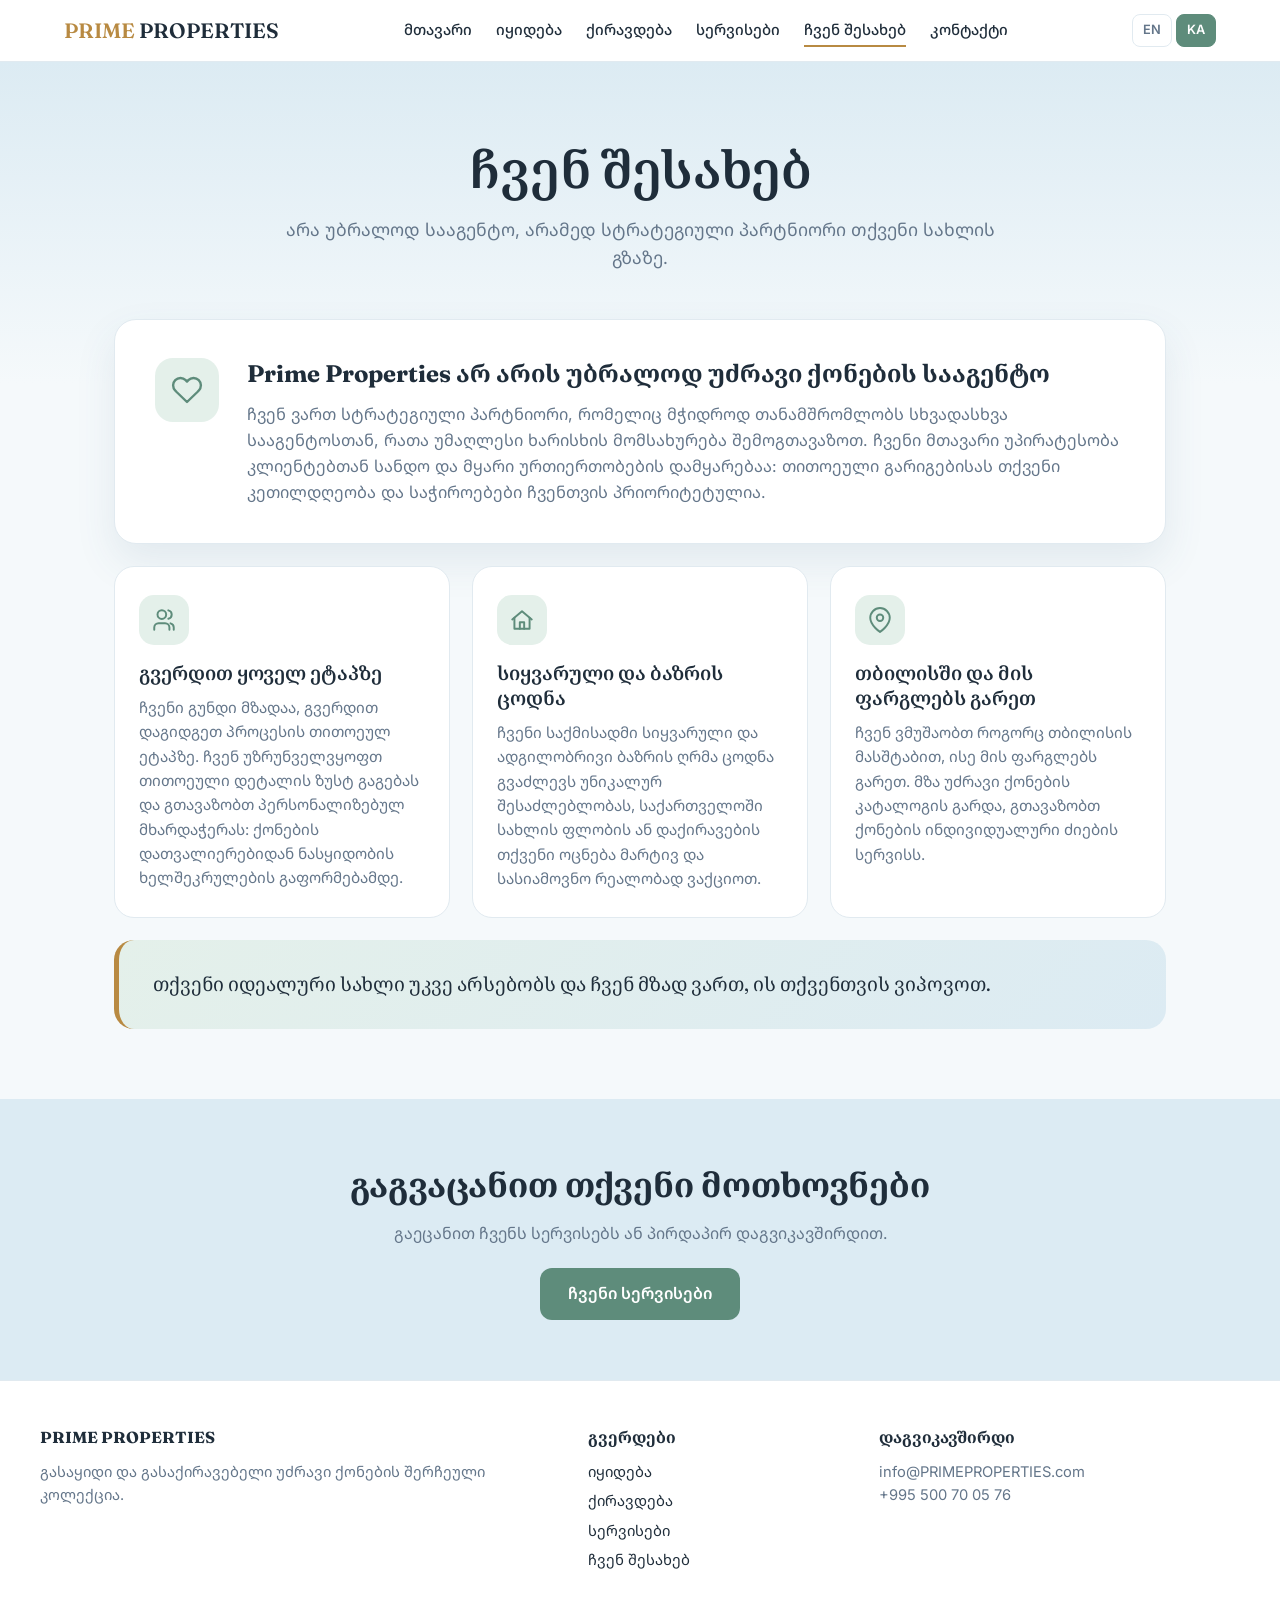
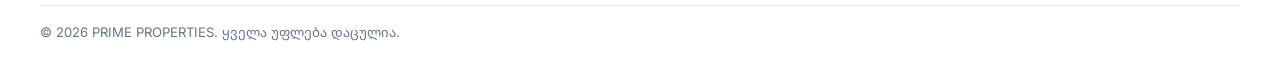
==== about.html @ 2732a4bd "Add files via upload" ====
<!DOCTYPE html>
<html lang="ka">
<head>
<meta charset="UTF-8">
<meta name="viewport" content="width=device-width, initial-scale=1">
<title>ჩვენ შესახებ | PRIME PROPERTIES</title>
<link rel="preconnect" href="https://fonts.googleapis.com">
<link rel="preconnect" href="https://fonts.gstatic.com" crossorigin>
<link href="https://fonts.googleapis.com/css2?family=Fraunces:opsz,wght@9..144,500;9..144,600&family=Inter:wght@400;500;600&family=Noto+Sans+Georgian:wght@400;500;600&family=Noto+Serif+Georgian:wght@500;600&display=swap" rel="stylesheet">
<style>
:root{
  --bg:#F5F9FB; --surface:#fff; --ink:#1F2D3A; --muted:#64768A;
  --sky:#DCEBF3; --sage:#5E8C7B; --sage-dark:#4C7666; --sage-soft:#E4F0EA; --gold:#B88A42; --line:#E1EAF0;
  --serif:'Fraunces','Noto Serif Georgian',Georgia,serif;
  --sans:'Inter','Noto Sans Georgian',system-ui,sans-serif;
}
*{box-sizing:border-box;margin:0;padding:0}
body{font-family:var(--sans);background:var(--bg);color:var(--ink);line-height:1.6}
a{color:inherit;text-decoration:none}
:focus-visible{outline:3px solid var(--gold);outline-offset:2px}

/* Header */
.site-header{background:rgba(255,255,255,.92);backdrop-filter:blur(8px);border-bottom:1px solid var(--line);position:sticky;top:0;z-index:20}
.nav{max-width:1200px;margin:0 auto;padding:14px 24px;display:flex;align-items:center;justify-content:space-between;gap:16px}
.logo{font-family:var(--serif);font-size:1.3rem;font-weight:600}
.logo span{color:var(--gold)}
.nav ul{display:flex;gap:24px;list-style:none;font-size:.93rem;font-weight:500}
.nav ul a{padding:6px 0;border-bottom:2px solid transparent}
.nav ul a:hover,.nav ul a.active{border-color:var(--gold)}
.lang{display:flex;gap:4px}
.lang button{border:1px solid var(--line);background:#fff;padding:5px 10px;border-radius:8px;font:inherit;font-size:.8rem;font-weight:600;cursor:pointer;color:var(--muted)}
.lang button.on{background:var(--sage);border-color:var(--sage);color:#fff}
.menu-btn{display:none;background:none;border:1px solid var(--line);border-radius:8px;padding:8px 12px;font-size:1rem;cursor:pointer}

/* Hero */
.hero{background:linear-gradient(180deg,var(--sky) 0%,var(--bg) 100%);padding:76px 24px 110px;text-align:center}
.hero h1{font-family:var(--serif);font-weight:600;font-size:clamp(2rem,5vw,3.2rem);line-height:1.25;max-width:760px;margin:0 auto 14px}
.hero p{color:var(--muted);font-size:1.1rem;max-width:720px;margin:0 auto}

/* About */
.about{max-width:1100px;margin:-64px auto 0;padding:0 24px 70px;position:relative;z-index:5}
.lead{background:var(--surface);border:1px solid var(--line);border-radius:22px;padding:38px 40px;box-shadow:0 18px 40px rgba(60,100,130,.10);display:grid;grid-template-columns:auto 1fr;gap:28px;align-items:start}
.lead .mark{width:64px;height:64px;border-radius:18px;background:var(--sage-soft);color:var(--sage);display:grid;place-items:center}
.lead .mark svg{width:32px;height:32px}
.lead h2{font-family:var(--serif);font-size:1.5rem;line-height:1.3;margin-bottom:12px}
.lead p{color:var(--muted);font-size:1.02rem}
.three{display:grid;grid-template-columns:repeat(3,1fr);gap:22px;margin-top:22px}
.col{background:var(--surface);border:1px solid var(--line);border-radius:20px;padding:28px 24px 26px;transition:transform .25s,box-shadow .25s}
.col:hover{transform:translateY(-4px);box-shadow:0 18px 38px rgba(60,100,130,.13)}
.ico{width:50px;height:50px;border-radius:15px;background:var(--sage-soft);color:var(--sage);display:grid;place-items:center;margin-bottom:16px}
.ico svg{width:26px;height:26px}
.col h3{font-family:var(--serif);font-weight:600;font-size:1.2rem;line-height:1.3;margin-bottom:10px}
.col p{color:var(--muted);font-size:.95rem}
.quote{margin-top:22px;background:linear-gradient(135deg,var(--sage-soft),var(--sky));border-radius:20px;padding:30px 34px;border-left:5px solid var(--gold);font-family:var(--serif);font-size:1.2rem;line-height:1.5}

.cta-band{background:var(--sky);padding:60px 24px;text-align:center}
.cta-band h2{font-family:var(--serif);font-size:clamp(1.5rem,3.5vw,2.1rem);margin-bottom:8px}
.cta-band p{color:var(--muted);margin-bottom:22px}
.cta{display:inline-block;background:var(--sage);color:#fff;padding:13px 28px;border-radius:12px;font-weight:600;transition:background .2s}
.cta:hover{background:var(--sage-dark)}

/* Footer */
footer{background:#fff;padding:44px 24px 24px;border-top:1px solid var(--line)}
.foot-in{max-width:1200px;margin:0 auto;display:grid;grid-template-columns:2fr 1fr 1.4fr;gap:32px}
footer h4{font-family:var(--serif);margin-bottom:10px}
footer li{list-style:none;margin-bottom:6px;font-size:.92rem}
footer p{font-size:.92rem;color:var(--muted)}
.copy{max-width:1200px;margin:26px auto 0;padding-top:16px;border-top:1px solid var(--line);font-size:.82rem;color:var(--muted)}

@media(max-width:1000px){.three{grid-template-columns:1fr}}
@media(max-width:900px){.foot-in{grid-template-columns:1fr}}
@media(max-width:720px){
  .menu-btn{display:block}
  .nav ul{display:none;position:absolute;top:100%;left:0;right:0;background:#fff;flex-direction:column;gap:0;padding:8px 24px 16px;border-bottom:1px solid var(--line)}
  .nav ul.open{display:flex}
  .nav ul li{padding:10px 0}
  .lead{grid-template-columns:1fr;padding:26px 22px}
}
@media(prefers-reduced-motion:reduce){*{transition:none!important}}
</style>
</head>
<body>

<header class="site-header">
  <nav class="nav" aria-label="Main">
    <a href="index.html" class="logo"><span>PRIME</span> PROPERTIES</a>
    <button class="menu-btn" id="menuBtn" aria-label="Menu">☰</button>
    <ul id="menu">
      <li><a href="index.html" data-i18n="nav_home">მთავარი</a></li>
      <li><a href="seal.html" data-i18n="nav_sale">იყიდება</a></li>
      <li><a href="rent.html" data-i18n="nav_rent">ქირავდება</a></li>
      <li><a href="services.html" data-i18n="nav_services">სერვისები</a></li>
      <li><a href="about.html" class="active" data-i18n="nav_about">ჩვენ შესახებ</a></li>
      <li><a href="#contact" data-i18n="nav_contact">კონტაქტი</a></li>
    </ul>
    <div class="lang"><button data-lang="en">EN</button><button data-lang="ka" class="on">KA</button></div>
  </nav>
</header>

<section class="hero">
  <h1 data-i18n="h1">ჩვენ შესახებ</h1>
  <p data-i18n="sub">არა უბრალოდ სააგენტო, არამედ სტრატეგიული პარტნიორი თქვენი სახლის გზაზე.</p>
</section>

<section class="about">
  <div class="lead">
    <div class="mark"><svg viewBox="0 0 24 24" fill="none" stroke="currentColor" stroke-width="1.8" stroke-linecap="round" stroke-linejoin="round" aria-hidden="true"><path d="M20.8 4.6a5.5 5.5 0 0 0-7.8 0L12 5.7l-1-1.1a5.5 5.5 0 0 0-7.8 7.8l1 1.1L12 21l7.8-7.5 1-1.1a5.5 5.5 0 0 0 0-7.8z"/></svg></div>
    <div>
      <h2 data-i18n="lh">Prime Properties არ არის უბრალოდ უძრავი ქონების სააგენტო</h2>
      <p data-i18n="lp">ჩვენ ვართ სტრატეგიული პარტნიორი, რომელიც მჭიდროდ თანამშრომლობს სხვადასხვა სააგენტოსთან, რათა უმაღლესი ხარისხის მომსახურება შემოგთავაზოთ. ჩვენი მთავარი უპირატესობა კლიენტებთან სანდო და მყარი ურთიერთობების დამყარებაა: თითოეული გარიგებისას თქვენი კეთილდღეობა და საჭიროებები ჩვენთვის პრიორიტეტულია.</p>
    </div>
  </div>

  <div class="three">
    <article class="col">
      <div class="ico"><svg viewBox="0 0 24 24" fill="none" stroke="currentColor" stroke-width="1.8" stroke-linecap="round" stroke-linejoin="round" aria-hidden="true"><path d="M17 21v-2a4 4 0 0 0-4-4H7a4 4 0 0 0-4 4v2"/><circle cx="10" cy="7" r="4"/><path d="M21 21v-2a4 4 0 0 0-3-3.9"/><path d="M16 3.1a4 4 0 0 1 0 7.8"/></svg></div>
      <h3 data-i18n="a1h">გვერდით ყოველ ეტაპზე</h3>
      <p data-i18n="a1p">ჩვენი გუნდი მზადაა, გვერდით დაგიდგეთ პროცესის თითოეულ ეტაპზე. ჩვენ უზრუნველვყოფთ თითოეული დეტალის ზუსტ გაგებას და გთავაზობთ პერსონალიზებულ მხარდაჭერას: ქონების დათვალიერებიდან ნასყიდობის ხელშეკრულების გაფორმებამდე.</p>
    </article>
    <article class="col">
      <div class="ico"><svg viewBox="0 0 24 24" fill="none" stroke="currentColor" stroke-width="1.8" stroke-linecap="round" stroke-linejoin="round" aria-hidden="true"><path d="M3 11.5 12 4l9 7.5"/><path d="M5 10v10h14V10"/><path d="M10 20v-6h4v6"/></svg></div>
      <h3 data-i18n="a2h">სიყვარული და ბაზრის ცოდნა</h3>
      <p data-i18n="a2p">ჩვენი საქმისადმი სიყვარული და ადგილობრივი ბაზრის ღრმა ცოდნა გვაძლევს უნიკალურ შესაძლებლობას, საქართველოში სახლის ფლობის ან დაქირავების თქვენი ოცნება მარტივ და სასიამოვნო რეალობად ვაქციოთ.</p>
    </article>
    <article class="col">
      <div class="ico"><svg viewBox="0 0 24 24" fill="none" stroke="currentColor" stroke-width="1.8" stroke-linecap="round" stroke-linejoin="round" aria-hidden="true"><path d="M21 10c0 7-9 13-9 13S3 17 3 10a9 9 0 0 1 18 0z"/><circle cx="12" cy="10" r="3"/></svg></div>
      <h3 data-i18n="a3h">თბილისში და მის ფარგლებს გარეთ</h3>
      <p data-i18n="a3p">ჩვენ ვმუშაობთ როგორც თბილისის მასშტაბით, ისე მის ფარგლებს გარეთ. მზა უძრავი ქონების კატალოგის გარდა, გთავაზობთ ქონების ინდივიდუალური ძიების სერვისს.</p>
    </article>
  </div>

  <div class="quote" data-i18n="q">თქვენი იდეალური სახლი უკვე არსებობს და ჩვენ მზად ვართ, ის თქვენთვის ვიპოვოთ.</div>
</section>

<section class="cta-band">
  <h2 data-i18n="ctah">გაგვაცანით თქვენი მოთხოვნები</h2>
  <p data-i18n="ctap">გაეცანით ჩვენს სერვისებს ან პირდაპირ დაგვიკავშირდით.</p>
  <a href="services.html" class="cta" data-i18n="ctab">ჩვენი სერვისები</a>
</section>

<footer id="contact">
  <div class="foot-in">
    <div><h4>PRIME PROPERTIES</h4><p data-i18n="f_about">გასაყიდი და გასაქირავებელი უძრავი ქონების შერჩეული კოლექცია.</p></div>
    <div><h4 data-i18n="f_pages">გვერდები</h4><ul><li><a href="seal.html" data-i18n="nav_sale">იყიდება</a></li><li><a href="rent.html" data-i18n="nav_rent">ქირავდება</a></li><li><a href="services.html" data-i18n="nav_services">სერვისები</a></li><li><a href="about.html" data-i18n="nav_about">ჩვენ შესახებ</a></li></ul></div>
    <div><h4 data-i18n="f_touch">დაგვიკავშირდი</h4><p>info@PRIMEPROPERTIES.com<br>+995 500 70 05 76</p></div>
  </div>
  <div class="copy" data-i18n="copy">© 2026 PRIME PROPERTIES. ყველა უფლება დაცულია.</div>
</footer>

<script>
const T = {
 en:{title:'About us | PRIME PROPERTIES',
  nav_home:'Home',nav_sale:'For sale',nav_rent:'For rent',nav_services:'Services',nav_about:'About us',nav_contact:'Contacts',
  h1:'About us',sub:'Not just an agency, but a strategic partner on your way to a home.',
  lh:'Prime Properties is not just a real estate agency',
  lp:'We are a strategic partner that works closely with various agencies to offer you the highest quality of service. Our main advantage is building trusted, lasting relationships with our clients: in every transaction, your well-being and needs are our priority.',
  a1h:'By your side at every step',
  a1p:'Our team is ready to stand by you at every stage of the process. We make sure every detail is understood precisely and offer personalised support, from viewing the property to signing the purchase agreement.',
  a2h:'Passion and market knowledge',
  a2p:'Our love for what we do and deep knowledge of the local market give us a unique opportunity to turn your dream of owning or renting a home in Georgia into a simple and pleasant reality.',
  a3h:'In Tbilisi and beyond',
  a3p:'We work both across Tbilisi and beyond it. In addition to our catalogue of ready properties, we offer an individual property search service.',
  q:'Your ideal home already exists, and we are ready to find it for you.',
  ctah:'Tell us what you are looking for',ctap:'Explore our services or contact us directly.',ctab:'Our services',
  f_about:'A curated collection of properties for sale and for rent.',f_pages:'Pages',f_touch:'Get in touch',
  copy:'© 2026 PRIME PROPERTIES. All rights reserved.'},
 ka:{title:'ჩვენ შესახებ | PRIME PROPERTIES',
  nav_home:'მთავარი',nav_sale:'იყიდება',nav_rent:'ქირავდება',nav_services:'სერვისები',nav_about:'ჩვენ შესახებ',nav_contact:'კონტაქტი',
  h1:'ჩვენ შესახებ',sub:'არა უბრალოდ სააგენტო, არამედ სტრატეგიული პარტნიორი თქვენი სახლის გზაზე.',
  lh:'Prime Properties არ არის უბრალოდ უძრავი ქონების სააგენტო',
  lp:'ჩვენ ვართ სტრატეგიული პარტნიორი, რომელიც მჭიდროდ თანამშრომლობს სხვადასხვა სააგენტოსთან, რათა უმაღლესი ხარისხის მომსახურება შემოგთავაზოთ. ჩვენი მთავარი უპირატესობა კლიენტებთან სანდო და მყარი ურთიერთობების დამყარებაა: თითოეული გარიგებისას თქვენი კეთილდღეობა და საჭიროებები ჩვენთვის პრიორიტეტულია.',
  a1h:'გვერდით ყოველ ეტაპზე',
  a1p:'ჩვენი გუნდი მზადაა, გვერდით დაგიდგეთ პროცესის თითოეულ ეტაპზე. ჩვენ უზრუნველვყოფთ თითოეული დეტალის ზუსტ გაგებას და გთავაზობთ პერსონალიზებულ მხარდაჭერას: ქონების დათვალიერებიდან ნასყიდობის ხელშეკრულების გაფორმებამდე.',
  a2h:'სიყვარული და ბაზრის ცოდნა',
  a2p:'ჩვენი საქმისადმი სიყვარული და ადგილობრივი ბაზრის ღრმა ცოდნა გვაძლევს უნიკალურ შესაძლებლობას, საქართველოში სახლის ფლობის ან დაქირავების თქვენი ოცნება მარტივ და სასიამოვნო რეალობად ვაქციოთ.',
  a3h:'თბილისში და მის ფარგლებს გარეთ',
  a3p:'ჩვენ ვმუშაობთ როგორც თბილისის მასშტაბით, ისე მის ფარგლებს გარეთ. მზა უძრავი ქონების კატალოგის გარდა, გთავაზობთ ქონების ინდივიდუალური ძიების სერვისს.',
  q:'თქვენი იდეალური სახლი უკვე არსებობს და ჩვენ მზად ვართ, ის თქვენთვის ვიპოვოთ.',
  ctah:'გაგვაცანით თქვენი მოთხოვნები',ctap:'გაეცანით ჩვენს სერვისებს ან პირდაპირ დაგვიკავშირდით.',ctab:'ჩვენი სერვისები',
  f_about:'გასაყიდი და გასაქირავებელი უძრავი ქონების შერჩეული კოლექცია.',f_pages:'გვერდები',f_touch:'დაგვიკავშირდი',
  copy:'© 2026 PRIME PROPERTIES. ყველა უფლება დაცულია.'}
};
let lang = 'ka';
try { if (localStorage.getItem('lang') === 'en') lang = 'en'; } catch (e) {}
function setLang(l){
  lang = l;
  document.documentElement.lang = l;
  document.title = T[l].title;
  try { localStorage.setItem('lang', l); } catch (e) {}
  document.querySelectorAll('[data-i18n]').forEach(el => { const v = T[l][el.dataset.i18n]; if (v) el.textContent = v; });
  document.querySelectorAll('.lang button').forEach(b => b.classList.toggle('on', b.dataset.lang === l));
}
document.querySelector('.lang').addEventListener('click', e => { const b = e.target.closest('button'); if (b) setLang(b.dataset.lang); });
document.getElementById('menuBtn').addEventListener('click', () => document.getElementById('menu').classList.toggle('open'));
setLang(lang);
</script>
</body>
</html>
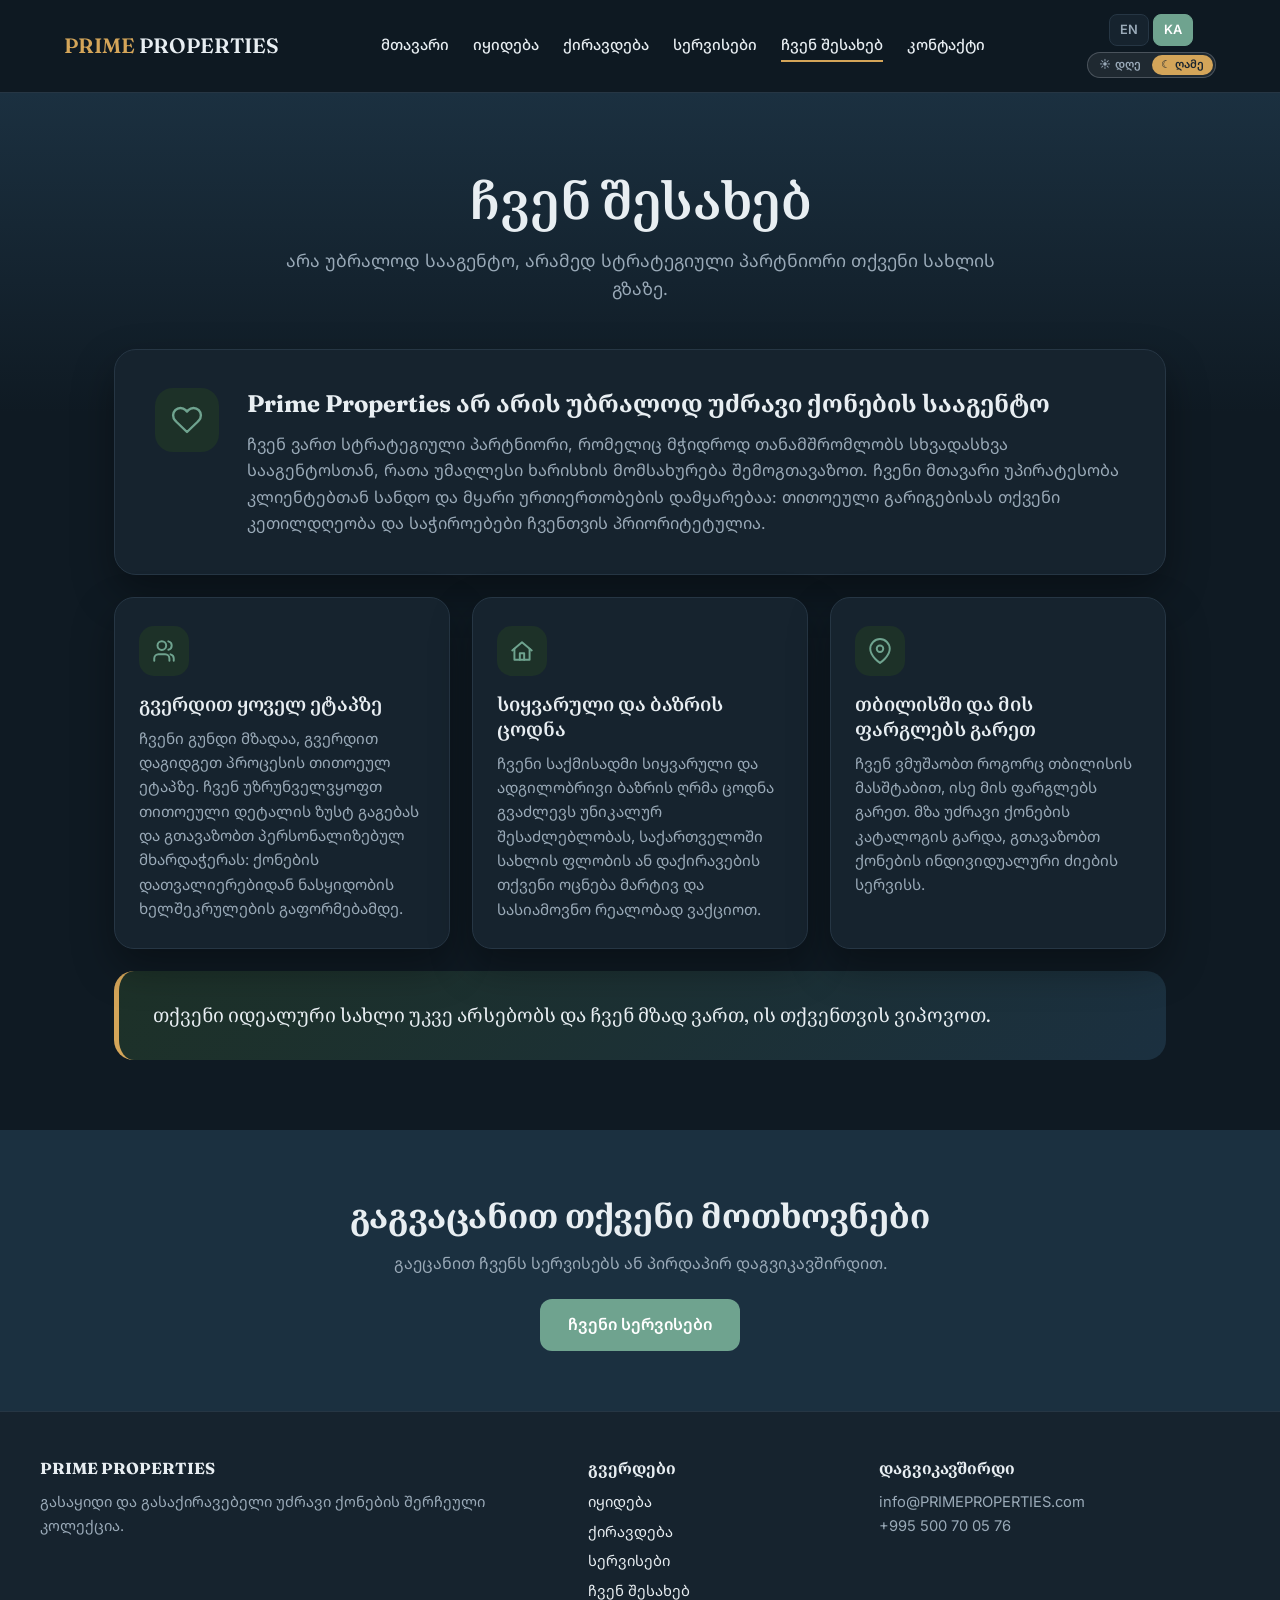
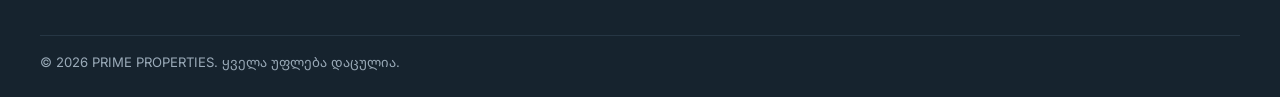
==== commit 98d8482b: "Add files via upload" ====
--- a/about.html
+++ b/about.html
@@ -78,6 +78,8 @@
 }
 @media(prefers-reduced-motion:reduce){*{transition:none!important}}
 </style>
+<link rel="stylesheet" href="theme.css">
+<script src="theme.js"></script>
 </head>
 <body>
 
@@ -91,7 +93,7 @@
       <li><a href="rent.html" data-i18n="nav_rent">ქირავდება</a></li>
       <li><a href="services.html" data-i18n="nav_services">სერვისები</a></li>
       <li><a href="about.html" class="active" data-i18n="nav_about">ჩვენ შესახებ</a></li>
-      <li><a href="#contact" data-i18n="nav_contact">კონტაქტი</a></li>
+      <li><a href="contact.html" data-i18n="nav_contact">კონტაქტი</a></li>
     </ul>
     <div class="lang"><button data-lang="en">EN</button><button data-lang="ka" class="on">KA</button></div>
   </nav>
--- a/theme.css
+++ b/theme.css
@@ -0,0 +1,70 @@
+/* theme.css: გადამრთველის სტილი და ბნელი რეჟიმის ფერები (html[data-theme="dark"]) */
+
+/* ---------- გადამრთველი ენის გადამრთველის ქვეშ ---------- */
+.lang-wrap { display: flex; flex-direction: column; align-items: center; gap: 6px; }
+.nav-links .lang-wrap { margin-left: 25px; }
+.lang-wrap .lang-switch { margin-left: 0; }
+
+.theme-toggle {
+  display: inline-flex; align-items: center; gap: 2px; padding: 2px;
+  border-radius: 999px; border: 1px solid rgba(100, 118, 138, .35);
+  background: rgba(255, 255, 255, .65);
+}
+.theme-toggle.solo { margin-left: 25px; }
+.theme-toggle button {
+  display: inline-flex; align-items: center; gap: 4px;
+  border: 0; background: transparent; color: #64768A;
+  font: inherit; font-size: .7rem; font-weight: 600; line-height: 1.2;
+  padding: 3px 9px; border-radius: 999px; cursor: pointer;
+  transition: background .25s, color .25s;
+}
+.theme-toggle button:hover { color: #1F2D3A; }
+.theme-toggle button.on { background: #5E8C7B; color: #fff; }
+.theme-toggle button:focus-visible { outline: 2px solid #B88A42; outline-offset: 1px; }
+
+@media (max-width: 768px) {
+  .nav-links .lang-wrap, .theme-toggle.solo { margin-left: 8px; }
+}
+
+/* ---------- ბნელი რეჟიმი ---------- */
+html[data-theme="dark"] {
+  color-scheme: dark;
+  --bg: #0F1A23; --surface: #16232E; --ink: #E8EEF2; --muted: #9AAAB8;
+  --sky: #1B3040; --sage: #6FA38F; --sage-dark: #5E8C7B; --sage-soft: #1D3128;
+  --gold: #D4A559; --line: #263644; --red: #E07A6C;
+}
+
+html[data-theme="dark"] .theme-toggle { border-color: rgba(232, 238, 242, .22); background: rgba(255, 255, 255, .07); }
+html[data-theme="dark"] .theme-toggle button { color: #9AAAB8; }
+html[data-theme="dark"] .theme-toggle button:hover { color: #E8EEF2; }
+html[data-theme="dark"] .theme-toggle button.on { background: #D4A559; color: #1a252f; }
+
+/* ჰედერი, ფუტერი, მენიუ */
+html[data-theme="dark"] .site-header { background: rgba(15, 26, 35, .92); }
+html[data-theme="dark"] footer { background: var(--surface); }
+html[data-theme="dark"] .nav ul.open { background: var(--surface); }
+html[data-theme="dark"] .menu-btn { color: var(--ink); }
+html[data-theme="dark"] .lang button { background: var(--surface); color: var(--muted); }
+html[data-theme="dark"] .lang button.on { background: var(--sage); border-color: var(--sage); color: #fff; }
+html[data-theme="dark"] .copy { border-top-color: var(--line); }
+
+/* ფორმები, ველები, ღილაკები */
+html[data-theme="dark"] input,
+html[data-theme="dark"] select,
+html[data-theme="dark"] textarea { background: var(--surface); color: var(--ink); border-color: var(--line); }
+html[data-theme="dark"] .form { background: var(--surface); }
+html[data-theme="dark"] .btn.call { background: transparent; color: var(--sage); }
+html[data-theme="dark"] .btn.call:hover { background: var(--sage-soft); }
+html[data-theme="dark"] .chip { background: var(--surface); color: var(--ink); }
+html[data-theme="dark"] .chip.on { background: var(--sage); color: #fff; }
+
+/* სტატიკური სურათების ჩრდილები უფრო ნაზი */
+html[data-theme="dark"] .search-box,
+html[data-theme="dark"] .filter-box,
+html[data-theme="dark"] .quick-box,
+html[data-theme="dark"] .lead,
+html[data-theme="dark"] .col { box-shadow: 0 18px 40px rgba(0, 0, 0, .35); }
+
+/* ნაგულისხმევი გადასვლა */
+body, .site-header, footer, .card, .panel, .desc, .form { transition: background-color .35s, color .35s, border-color .35s; }
+@media (prefers-reduced-motion: reduce) { body, .site-header, footer, .card, .panel, .desc, .form { transition: none; } }
